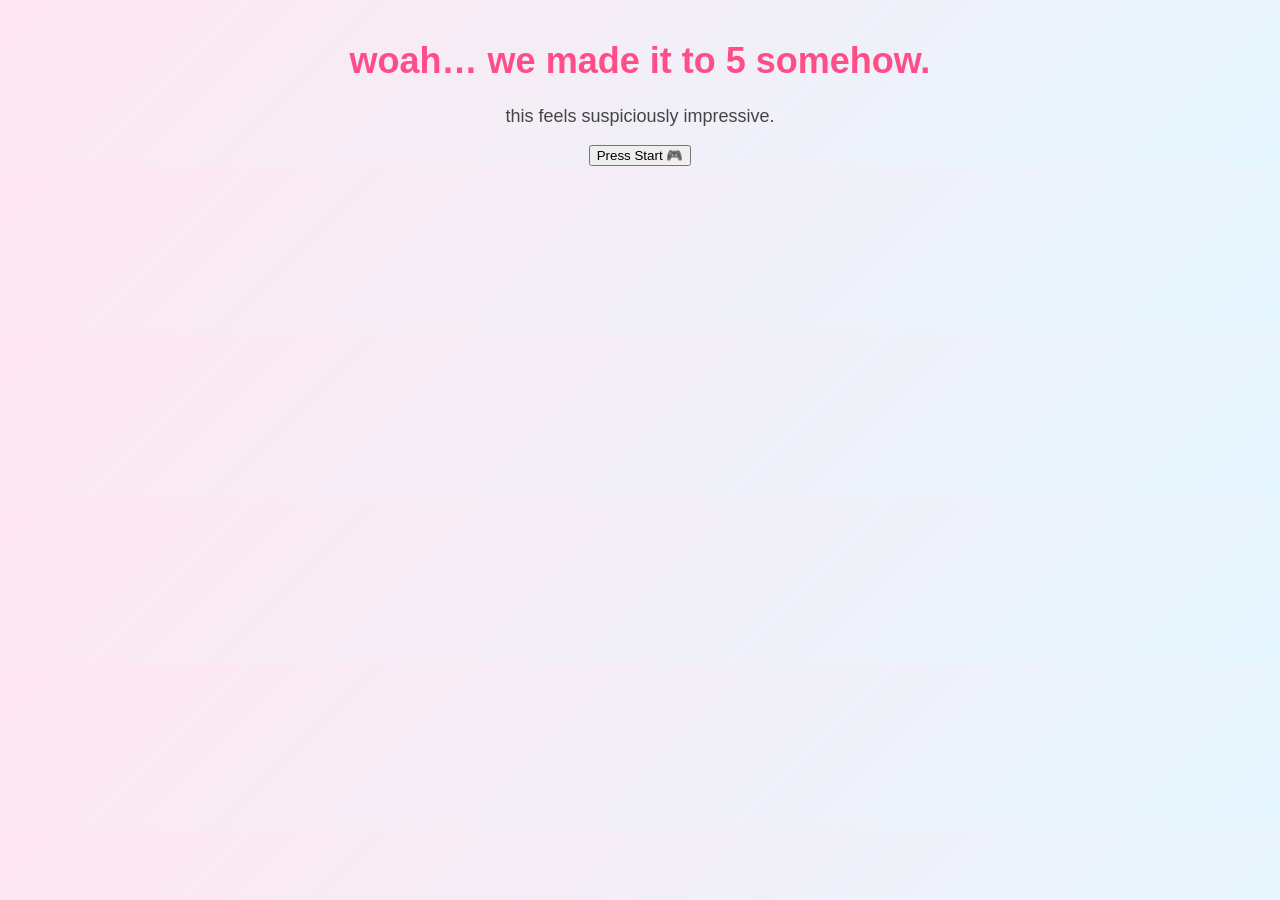
==== home.html @ b0083df4 "Create home.html" ====
<!DOCTYPE html>
<html>
<head>
    <title>Relationship Quest</title>
    <link rel="stylesheet" href="style.css">
</head>

<body class="cover-page">

    <div class="cover-container">
        <h1 class="cover-title">woah… we made it to 5 somehow.</h1>
        <p class="cover-sub">this feels suspiciously impressive.</p>

        <a href="index.html">
            <button class="start-btn">Press Start 🎮</button>
        </a>
    </div>

</body>
</html>
---- style.css ----
body {
    margin: 0;
    font-family: 'Segoe UI', sans-serif;
    background: linear-gradient(135deg, #ffe6f0, #e6f7ff);
    text-align: center;
}

/* Title styling */
h1 {
    margin-top: 40px;
    font-size: 36px;
    color: #ff4d88;
}

p {
    font-size: 18px;
    color: #444;
}

/* Game container */
.game-area {
    background: white;
    width: 70%;
    margin: 40px auto;
    padding: 40px;
    border-radius: 20px;
    box-shadow: 0 10px 30px rgba(0,0,0,0.1);

    display: flex;
    justify-content: center;
    align-items: center;
    gap: 60px;
}

/* Draggable images */
.draggable {
    width: 160px;
    border-radius: 15px;
    cursor: grab;
    transition: transform 0.2s ease;
}

.draggable:hover {
    transform: scale(1.05);
}

/* College drop zone */
#college img {
    width: 320px;
    border-radius: 15px;
    border: 3px dashed #ffb3cc;
}

/* Hidden result */
.hidden {
    display: none;
}

#result {
    margin-top: 40px;
    animation: popUp 0.5s ease;
}

#result img {
    width: 350px;
    border-radius: 15px;
}

/* Cute animation */
@keyframes popUp {
    from {
        transform: scale(0.8);
        opacity: 0;
    }
    to {
        transform: scale(1);
        opacity: 1;
    }
}
.next-btn {
    background-color: #ff4d88;
    color: white;
    padding: 12px 24px;
    border: none;
    border-radius: 25px;
    font-size: 16px;
    cursor: pointer;
    transition: 0.3s ease;
}

.next-btn:hover {
    background-color: #ff1a66;
    transform: scale(1.05);
}
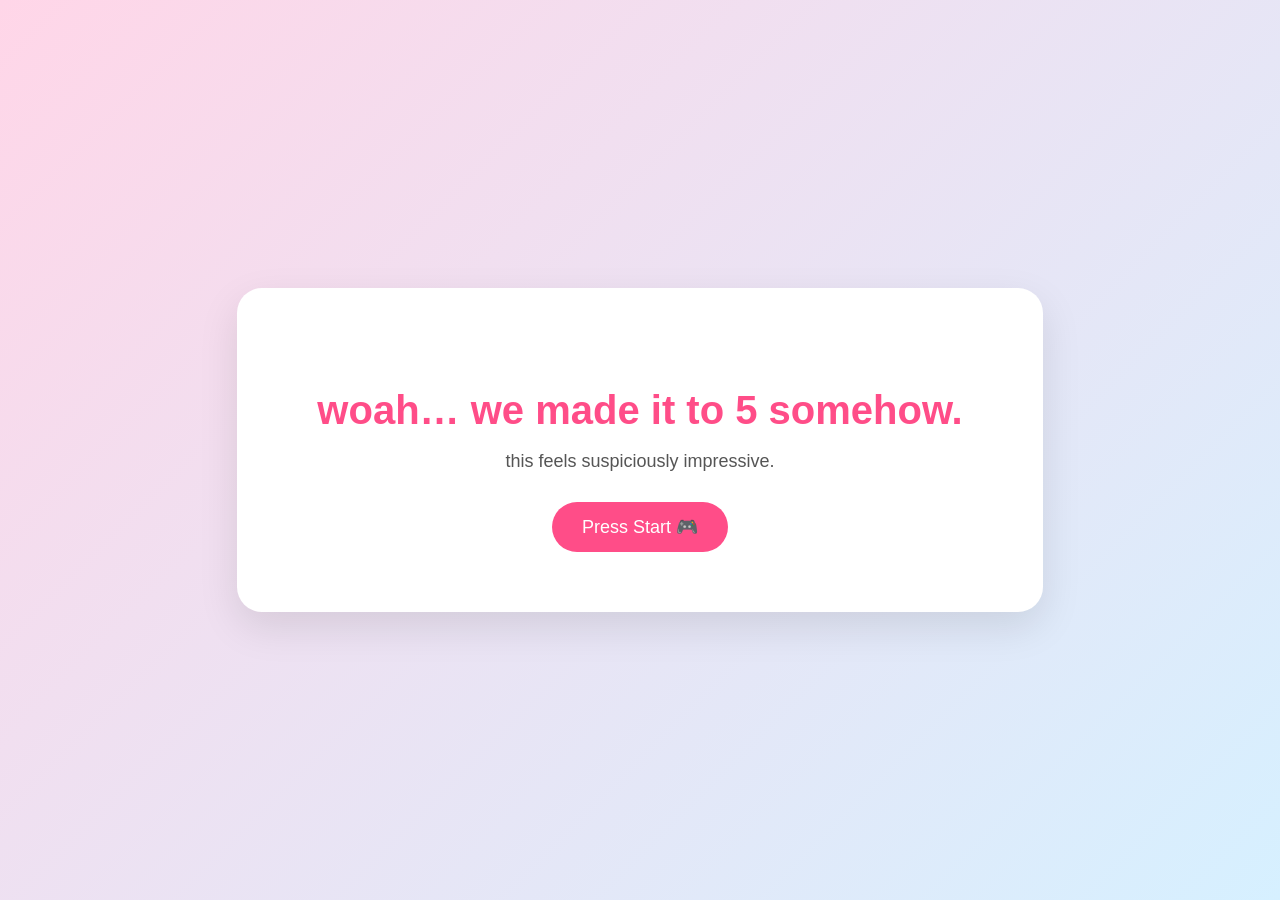
==== commit 480462f7: "Update home.html" ====
--- a/home.html
+++ b/home.html
@@ -11,7 +11,7 @@
         <h1 class="cover-title">woah… we made it to 5 somehow.</h1>
         <p class="cover-sub">this feels suspiciously impressive.</p>
 
-        <a href="index.html">
+        <a href="level1.html">
             <button class="start-btn">Press Start 🎮</button>
         </a>
     </div>
--- a/style.css
+++ b/style.css
@@ -92,3 +92,60 @@
     background-color: #ff1a66;
     transform: scale(1.05);
 }
+/* COVER PAGE STYLING */
+
+.cover-page {
+    height: 100vh;
+    display: flex;
+    justify-content: center;
+    align-items: center;
+    background: linear-gradient(135deg, #ffd6e8, #d6f0ff);
+    text-align: center;
+}
+
+.cover-container {
+    background: white;
+    padding: 60px 80px;
+    border-radius: 25px;
+    box-shadow: 0 15px 40px rgba(0,0,0,0.1);
+    animation: fadeIn 1s ease;
+}
+
+.cover-title {
+    font-size: 40px;
+    color: #ff4d88;
+    margin-bottom: 10px;
+}
+
+.cover-sub {
+    font-size: 18px;
+    color: #555;
+    margin-bottom: 30px;
+}
+
+.start-btn {
+    background-color: #ff4d88;
+    color: white;
+    padding: 14px 30px;
+    border: none;
+    border-radius: 30px;
+    font-size: 18px;
+    cursor: pointer;
+    transition: 0.3s ease;
+}
+
+.start-btn:hover {
+    background-color: #ff1a66;
+    transform: scale(1.07);
+}
+
+@keyframes fadeIn {
+    from {
+        opacity: 0;
+        transform: translateY(15px);
+    }
+    to {
+        opacity: 1;
+        transform: translateY(0);
+    }
+}
